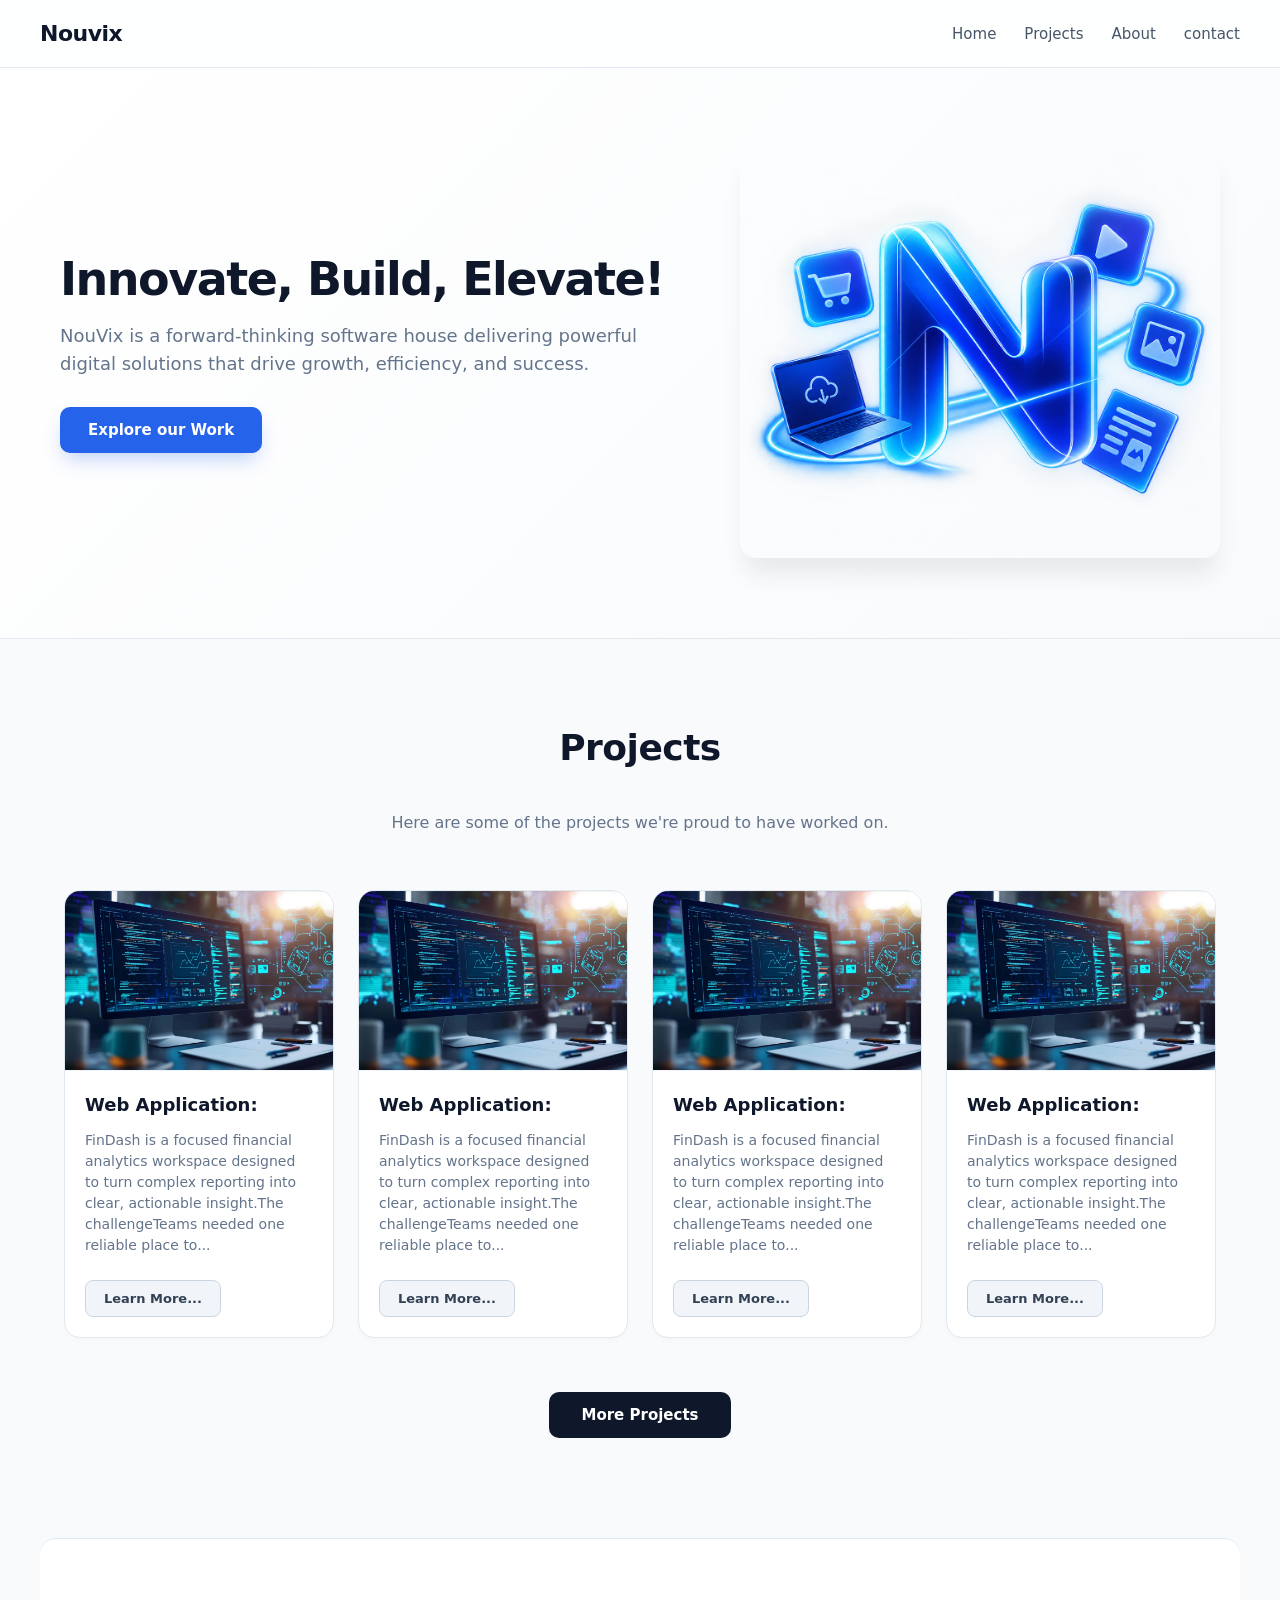
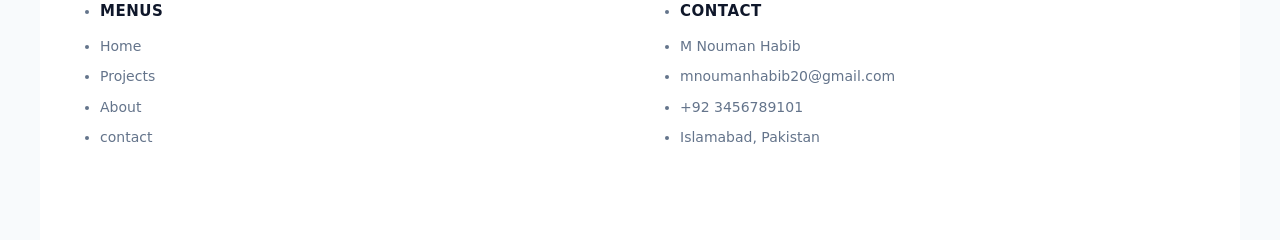
==== index.html @ 813cef8b "Initial commit" ====
<!DOCTYPE html>
<html lang="en">
<head>
    <meta charset="UTF-8">
    <meta name="viewport" content="width=device-width, initial-scale=1.0">
    <title>Home</title>
    <link rel="stylesheet" href="styles.css">
</head>
<body>
    <header>
        <a href="index.html">Nouvix</a>
        <a href="index.html">Home</a>
        <a href="projects.html">Projects</a>
        <a href="about.html">About</a>
        <a href="contact.html">contact</a>
    </header>
    <main>
        <section class="hero-section">
    <div class="hero-content">
        <h2>Innovate, Build, Elevate!</h2>
        <p>NouVix is a forward-thinking software house delivering powerful digital solutions that drive growth, efficiency, and success.</p>
        <button>Explore our Work</button>
    </div>
    <img src="logo.png" alt="Logo">
</section>
        <section class = "Projects-Section">
            <h2>Projects</h2>
            <p>Here are some of the projects we're proud to have worked on.</p>
            <section class="project1">
                <img src="wb.jpg" alt="Web Application">
                <h5>Web Application:</h5>
                <p>FinDash is a focused financial analytics workspace designed to turn complex reporting into clear, actionable insight.The challengeTeams needed one reliable place to...</p>
                <button>Learn More...</button>
            </section>
            <section class="project2">
                <img src="wb.jpg" alt="Web Application">
                <h5>Web Application:</h5>
                <p>FinDash is a focused financial analytics workspace designed to turn complex reporting into clear, actionable insight.The challengeTeams needed one reliable place to...</p>
                <button>Learn More...</button>
            </section>
            <section class="project3">
                <img src="wb.jpg" alt="Web Application">
                <h5>Web Application:</h5>
                <p>FinDash is a focused financial analytics workspace designed to turn complex reporting into clear, actionable insight.The challengeTeams needed one reliable place to...</p>
                <button>Learn More...</button>
            </section>
            <section class="project5">
                <img src="wb.jpg" alt="Web Application">
                <h5>Web Application:</h5>
                <p>FinDash is a focused financial analytics workspace designed to turn complex reporting into clear, actionable insight.The challengeTeams needed one reliable place to...</p>
                <button>Learn More...</button>
            </section>
            <form action="projects.html">
                <button type="submit" class="my-button">More Projects</button>
            </form>
        </section>
    </main>
    <footer>
        <ul>
        <li><h5>Menus</h5></li>    
        <li><a href="index.html">Home</a></li>
        <li><a href="projects.html">Projects</a></li>
        <li><a href="about.html">About</a></li>
        <li><a href="contact.html">contact</a></li>
        </ul>
        <ul>
            <li><h5>Contact</h5></li> 
        <li>M Nouman Habib</li>
        <li>mnoumanhabib20@gmail.com</li>
        <li>+92 3456789101</li>
        <li>Islamabad, Pakistan</li>
        </ul>
    </footer>
</body>
</html>
---- styles.css ----
/* =================================================================
   Global Resets & Modern Typography
   ================================================================= */
* {
  margin: 0;
  padding: 0;
  box-sizing: border-box;
  font-family: 'Inter', system-ui, -apple-system, sans-serif;
}

body {
  background-color: #f8fafc;
  color: #0f172a;
  line-height: 1.6;
  overflow-x: hidden;
}

/* =================================================================
   1. Navigation Bar (Sticky & Glassmorphism)
   ================================================================= */
header {
  position: sticky;
  top: 0;
  z-index: 1000;
  background: rgba(255, 255, 255, 0.85);
  backdrop-filter: blur(12px);
  border-bottom: 1px solid #e2e8f0;
  padding: 16px 40px;
  display: flex;
  align-items: center;
  gap: 28px;
}

header a {
  text-decoration: none;
  color: #475569;
  font-weight: 500;
  font-size: 15px;
  transition: color 0.2s ease;
}

header a:first-child {
  font-size: 22px;
  font-weight: 800;
  color: #0f172a;
  letter-spacing: -0.5px;
  margin-right: auto;
}

header a:hover {
  color: #2563eb;
}

/* =================================================================
   2. Hero Section (Left: Stacked Text/Button, Right: Image)
   ================================================================= */
.hero-section {
  background: linear-gradient(135deg, #ffffff 0%, #f8fafc 100%);
  padding: 80px 60px;
  border-bottom: 1px solid #e2e8f0;
  display: flex;
  align-items: center;
  justify-content: space-between;
  gap: 60px;
  max-width: 1300px;
  margin: 0 auto;
}

/* Stacked container for heading, paragraph, and button on the left */
.hero-content {
  flex: 1;
  display: flex;
  flex-direction: column;
  align-items: flex-start;
  text-align: left;
}

.hero-section h2 {
  font-size: 46px;
  font-weight: 800;
  color: #0f172a;
  letter-spacing: -1.5px;
  margin-bottom: 16px;
  line-height: 1.15;
}

.hero-section p {
  font-size: 18px;
  color: #64748b;
  margin-bottom: 28px;
  line-height: 1.6;
}

.hero-section button {
  background: #2563eb;
  color: white;
  border: none;
  padding: 14px 28px;
  font-size: 15px;
  font-weight: 600;
  border-radius: 10px;
  cursor: pointer;
  box-shadow: 0 10px 20px -5px rgba(37, 99, 235, 0.3);
  transition: all 0.25s ease;
}

.hero-section button:hover {
  background: #1d4ed8;
  transform: translateY(-2px);
  box-shadow: 0 14px 24px -5px rgba(37, 99, 235, 0.4);
}

/* Right side image container */
.hero-section img {
  flex: 1;
  max-width: 480px;
  width: 100%;
  height: auto;
  border-radius: 16px;
  box-shadow: 0 20px 25px -5px rgba(0, 0, 0, 0.08);
}

/* =================================================================
   3. Projects Section (Card Grid Layout)
   ================================================================= */
.Projects-Section {
  max-width: 1200px;
  margin: 80px auto;
  padding: 0 24px;
  display: grid;
  grid-template-columns: repeat(auto-fit, minmax(260px, 1fr));
  gap: 24px;
}

.Projects-Section > h2,
.Projects-Section > p:first-of-type,
.Projects-Section > form {
  grid-column: 1 / -1;
}

.Projects-Section > h2 {
  font-size: 36px;
  font-weight: 800;
  color: #0f172a;
  text-align: center;
  letter-spacing: -0.5px;
  margin-bottom: 10px;
}

.Projects-Section > p {
  text-align: center;
  color: #64748b;
  font-size: 16px;
  margin-bottom: 30px;
}

.Projects-Section > section {
  background: #ffffff;
  border: 1px solid #e2e8f0;
  border-radius: 16px;
  overflow: hidden;
  display: flex;
  flex-direction: column;
  box-shadow: 0 4px 6px -1px rgba(0, 0, 0, 0.02);
  transition: all 0.3s ease;
}

.Projects-Section > section:hover {
  transform: translateY(-5px);
  box-shadow: 0 20px 25px -5px rgba(0, 0, 0, 0.08);
  border-color: #cbd5e1;
}

.Projects-Section > section img {
  width: 100%;
  height: 180px;
  object-fit: cover;
  border-bottom: 1px solid #f1f5f9;
}

.Projects-Section > section h5,
.Projects-Section > section p,
.Projects-Section > section button {
  margin: 0 20px;
}

.Projects-Section > section h5 {
  font-size: 18px;
  font-weight: 700;
  color: #0f172a;
  margin-top: 20px;
  margin-bottom: 10px;
}

.Projects-Section > section p {
  font-size: 14px;
  color: #64748b;
  margin-bottom: 24px;
  line-height: 1.5;
  flex-grow: 1;
  text-align: left;
}

.Projects-Section > section button {
  background: #f1f5f9;
  color: #334155;
  border: 1px solid #cbd5e1;
  padding: 10px 18px;
  font-size: 13px;
  font-weight: 600;
  border-radius: 8px;
  cursor: pointer;
  transition: all 0.2s ease;
  margin-bottom: 20px;
  align-self: flex-start;
}

.Projects-Section > section button:hover {
  background: #2563eb;
  color: #ffffff;
  border-color: #2563eb;
}

.Projects-Section > form {
  text-align: center;
  margin-top: 30px;
}

.Projects-Section .my-button {
  background: #0f172a;
  color: white;
  border: none;
  padding: 14px 32px;
  font-size: 15px;
  font-weight: 600;
  border-radius: 10px;
  cursor: pointer;
  transition: background 0.2s ease;
}

.Projects-Section .my-button:hover {
  background: #334155;
}

/* =================================================================
   4. Standalone Pages (About & Contact Clean Formatting)
   ================================================================= */
body > h2 {
  max-width: 900px;
  margin: 60px auto 20px auto;
  padding: 0 24px;
  font-size: 36px;
  font-weight: 800;
  color: #0f172a;
  letter-spacing: -0.5px;
}

body > p {
  max-width: 900px;
  margin: 0 auto 16px auto;
  padding: 0 24px;
  font-size: 16px;
  color: #475569;
}

/* =================================================================
   5. Footer Styling (Fixed Columns with Headings Stacked Above Lists)
   ================================================================= */
footer {
  background: #ffffff;
  border-top: 1px solid #e2e8f0;
  padding: 60px 40px;
  margin-top: 100px;
  max-width: 1200px;
  margin-left: auto;
  margin-right: auto;
  border-radius: 16px 16px 0 0;
  display: grid;
  grid-template-columns: repeat(auto-fit, minmax(240px, 1fr));
  gap: 40px;
}

footer h5 {
  font-size: 15px;
  font-weight: 700;
  color: #0f172a;
  margin-bottom: 12px;
  text-transform: uppercase;
  letter-spacing: 0.5px;
}

footer ul {
  list-style: disc;
  padding-left: 20px;
  margin-bottom: 24px;
}

footer ul li {
  font-size: 14px;
  color: #64748b;
  margin-bottom: 8px;
}

footer ul li a {
  color: #64748b;
  text-decoration: none;
  transition: color 0.2s ease;
}

footer ul li a:hover {
  color: #2563eb;
}

/* If any direct paragraphs are used in footer */
footer p {
  font-size: 14px;
  color: #64748b;
  margin-bottom: 6px;
}

/* =================================================================
   Responsive Mobile View Adjustments
   ================================================================= */
@media (max-width: 900px) {
  .hero-section {
    flex-direction: column;
    text-align: center;
    padding: 50px 20px;
  }
  
  .hero-content {
    align-items: center;
    text-align: center;
  }
  
  .Projects-Section {
    grid-template-columns: 1fr;
  }
}
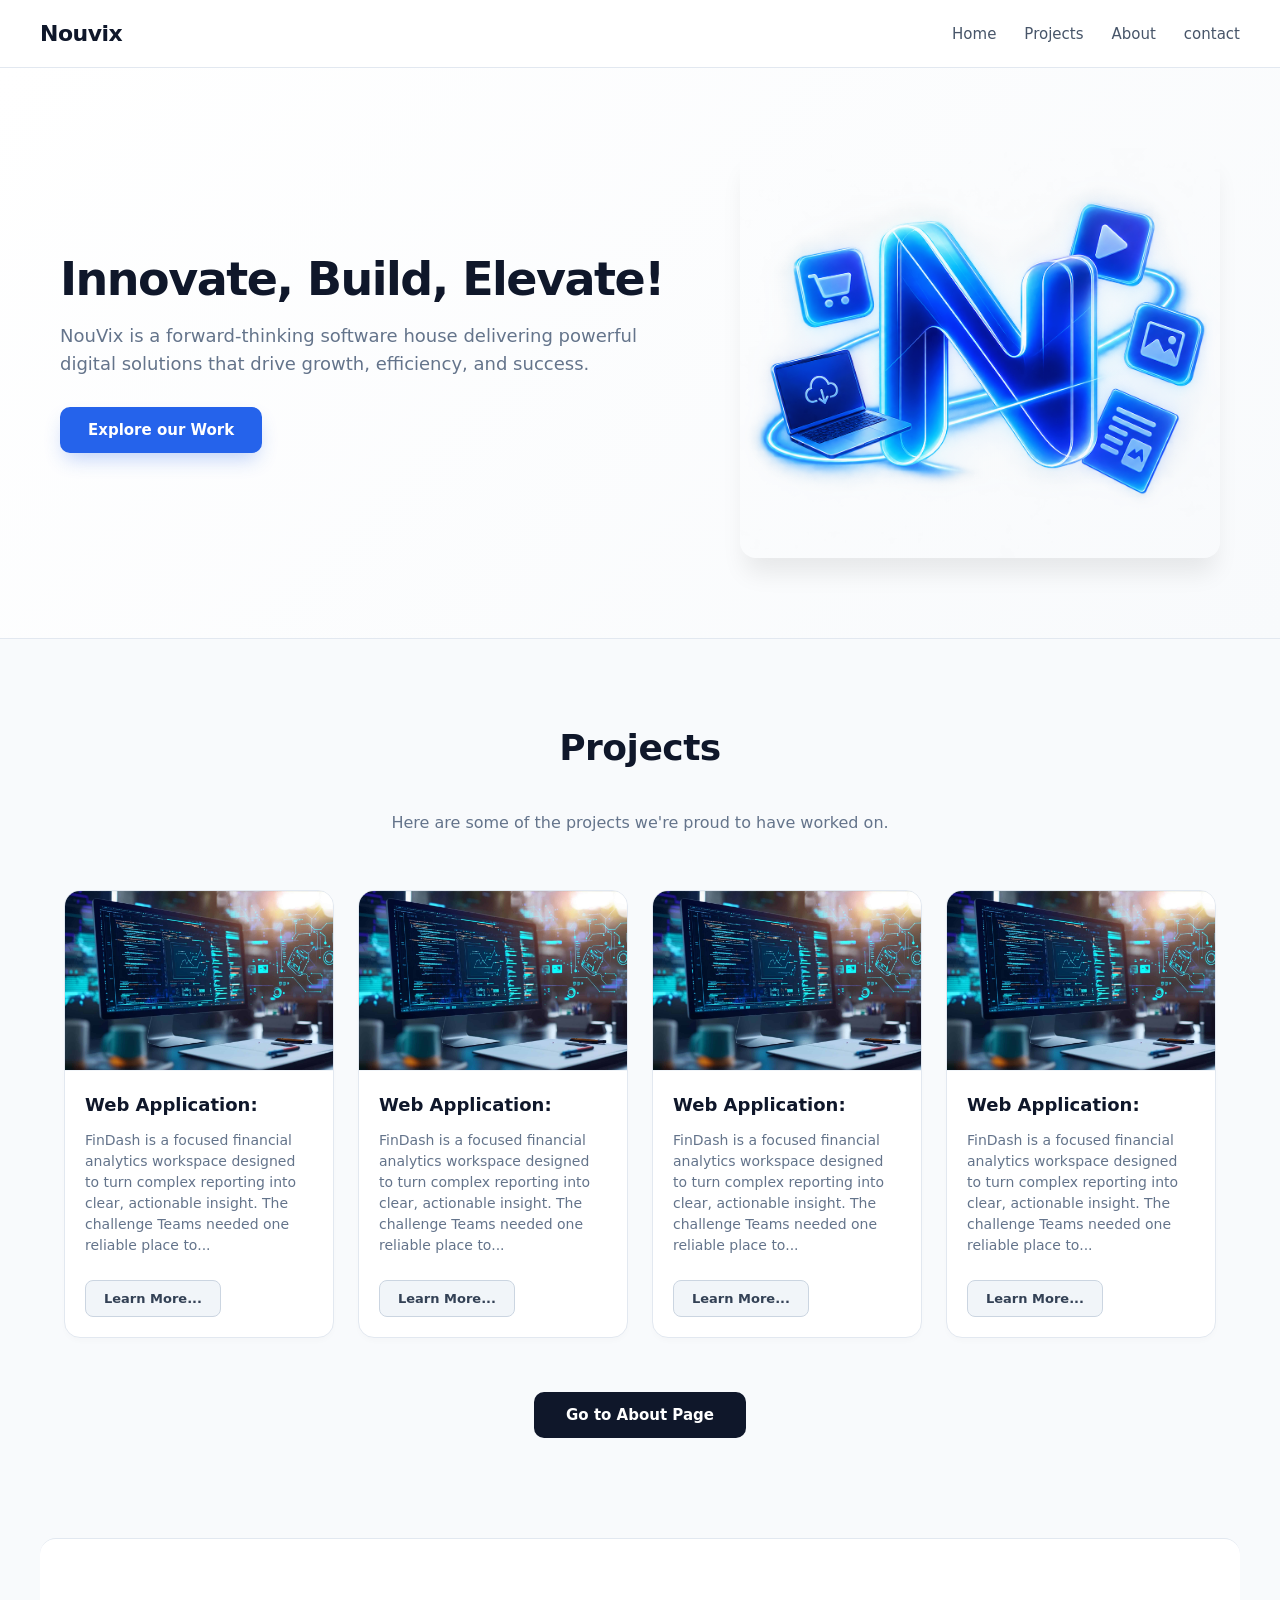
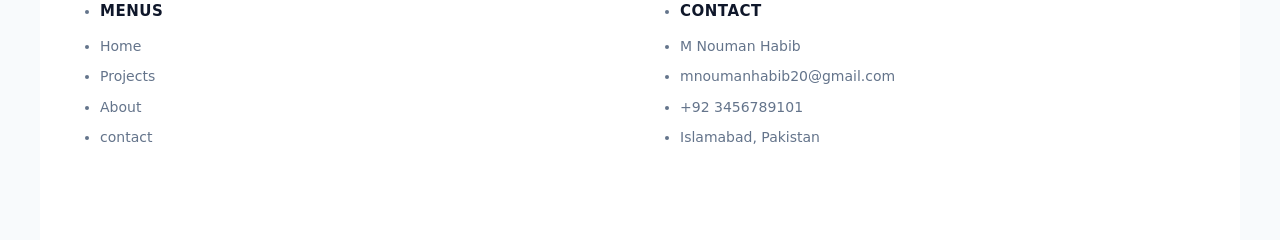
==== commit 8b386d89: "Header Fixing and CSS Application on all pages" ====
--- a/index.html
+++ b/index.html
@@ -4,72 +4,101 @@
     <meta charset="UTF-8">
     <meta name="viewport" content="width=device-width, initial-scale=1.0">
     <title>Home</title>
-    <link rel="stylesheet" href="styles.css">
+    <link rel="stylesheet" href="style.css">
 </head>
 <body>
     <header>
         <a href="index.html">Nouvix</a>
-        <a href="index.html">Home</a>
-        <a href="projects.html">Projects</a>
-        <a href="about.html">About</a>
-        <a href="contact.html">contact</a>
+        
+        <!-- Mobile Hamburger Menu Button -->
+        <button class="menu-toggle" onclick="toggleMenu()">☰</button>
+        
+        <!-- Navigation Links -->
+        <nav class="nav-menu" id="navMenu">
+            <a href="index.html">Home</a>
+            <a href="projects.html">Projects</a>
+            <a href="about.html">About</a>
+            <a href="contact.html">contact</a>
+        </nav>
     </header>
+
     <main>
+        <!-- Hero Section with Left Content & Right Image -->
         <section class="hero-section">
-    <div class="hero-content">
-        <h2>Innovate, Build, Elevate!</h2>
-        <p>NouVix is a forward-thinking software house delivering powerful digital solutions that drive growth, efficiency, and success.</p>
-        <button>Explore our Work</button>
-    </div>
-    <img src="logo.png" alt="Logo">
-</section>
-        <section class = "Projects-Section">
+            <div class="hero-content">
+                <h2>Innovate, Build, Elevate!</h2>
+                <p>NouVix is a forward-thinking software house delivering powerful digital solutions that drive growth, efficiency, and success.</p>
+                <button>Explore our Work</button>
+            </div>
+            <img src="logo.png" alt="Logo">
+        </section>
+
+        <!-- Projects Section -->
+        <section class="Projects-Section">
             <h2>Projects</h2>
             <p>Here are some of the projects we're proud to have worked on.</p>
+            
             <section class="project1">
                 <img src="wb.jpg" alt="Web Application">
                 <h5>Web Application:</h5>
-                <p>FinDash is a focused financial analytics workspace designed to turn complex reporting into clear, actionable insight.The challengeTeams needed one reliable place to...</p>
+                <p>FinDash is a focused financial analytics workspace designed to turn complex reporting into clear, actionable insight. The challenge Teams needed one reliable place to...</p>
                 <button>Learn More...</button>
             </section>
+            
             <section class="project2">
                 <img src="wb.jpg" alt="Web Application">
                 <h5>Web Application:</h5>
-                <p>FinDash is a focused financial analytics workspace designed to turn complex reporting into clear, actionable insight.The challengeTeams needed one reliable place to...</p>
+                <p>FinDash is a focused financial analytics workspace designed to turn complex reporting into clear, actionable insight. The challenge Teams needed one reliable place to...</p>
                 <button>Learn More...</button>
             </section>
+            
             <section class="project3">
                 <img src="wb.jpg" alt="Web Application">
                 <h5>Web Application:</h5>
-                <p>FinDash is a focused financial analytics workspace designed to turn complex reporting into clear, actionable insight.The challengeTeams needed one reliable place to...</p>
+                <p>FinDash is a focused financial analytics workspace designed to turn complex reporting into clear, actionable insight. The challenge Teams needed one reliable place to...</p>
                 <button>Learn More...</button>
             </section>
+            
             <section class="project5">
                 <img src="wb.jpg" alt="Web Application">
                 <h5>Web Application:</h5>
-                <p>FinDash is a focused financial analytics workspace designed to turn complex reporting into clear, actionable insight.The challengeTeams needed one reliable place to...</p>
+                <p>FinDash is a focused financial analytics workspace designed to turn complex reporting into clear, actionable insight. The challenge Teams needed one reliable place to...</p>
                 <button>Learn More...</button>
             </section>
-            <form action="projects.html">
-                <button type="submit" class="my-button">More Projects</button>
+            
+            <form action="about.html">
+                <button type="submit" class="my-button">Go to About Page</button>
             </form>
         </section>
     </main>
+
+    <!-- Footer Section -->
     <footer>
+        
         <ul>
-        <li><h5>Menus</h5></li>    
-        <li><a href="index.html">Home</a></li>
-        <li><a href="projects.html">Projects</a></li>
-        <li><a href="about.html">About</a></li>
-        <li><a href="contact.html">contact</a></li>
+            <li><h5>Menus</h5></li>
+            <li><a href="index.html">Home</a></li>
+            <li><a href="projects.html">Projects</a></li>
+            <li><a href="about.html">About</a></li>
+            <li><a href="contact.html">contact</a></li>
         </ul>
+
+        
         <ul>
-            <li><h5>Contact</h5></li> 
-        <li>M Nouman Habib</li>
-        <li>mnoumanhabib20@gmail.com</li>
-        <li>+92 3456789101</li>
-        <li>Islamabad, Pakistan</li>
+            <li><h5>Contact</h5></li>
+            <li>M Nouman Habib</li>
+            <li>mnoumanhabib20@gmail.com</li>
+            <li>+92 3456789101</li>
+            <li>Islamabad, Pakistan</li>
         </ul>
     </footer>
+
+    <!-- JavaScript for Mobile Hamburger Menu Toggle -->
+    <script>
+        function toggleMenu() {
+            var menu = document.getElementById("navMenu");
+            menu.classList.toggle("active");
+        }
+    </script>
 </body>
 </html>
--- a/style.css
+++ b/style.css
@@ -0,0 +1,391 @@
+/* =================================================================
+   Global Resets & Modern Typography
+   ================================================================= */
+* {
+  margin: 0;
+  padding: 0;
+  box-sizing: border-box;
+  font-family: 'Inter', system-ui, -apple-system, sans-serif;
+}
+
+body {
+  background-color: #f8fafc;
+  color: #0f172a;
+  line-height: 1.6;
+  overflow-x: hidden;
+}
+
+/* =================================================================
+   1. Universal Header & Hamburger Navigation (All Pages)
+   ================================================================= */
+header {
+  position: sticky;
+  top: 0;
+  z-index: 1000;
+  background: rgba(255, 255, 255, 0.95);
+  backdrop-filter: blur(12px);
+  border-bottom: 1px solid #e2e8f0;
+  padding: 16px 40px;
+  display: flex;
+  align-items: center;
+  justify-content: space-between;
+}
+
+header > a:first-child {
+  font-size: 22px;
+  font-weight: 800;
+  color: #0f172a;
+  letter-spacing: -0.5px;
+  text-decoration: none;
+}
+
+.nav-menu {
+  display: flex;
+  align-items: center;
+  gap: 28px;
+}
+
+.nav-menu a {
+  text-decoration: none;
+  color: #475569;
+  font-weight: 500;
+  font-size: 15px;
+  transition: color 0.2s ease;
+}
+
+.nav-menu a:hover {
+  color: #2563eb;
+}
+
+/* Hide Hamburger Toggle Button on Desktop */
+.menu-toggle {
+  display: none;
+  background: #f1f5f9;
+  border: 1px solid #cbd5e1;
+  font-size: 22px;
+  padding: 6px 12px;
+  border-radius: 8px;
+  cursor: pointer;
+  color: #0f172a;
+  transition: all 0.2s ease;
+}
+
+.menu-toggle:hover {
+  background: #e2e8f0;
+}
+
+/* =================================================================
+   2. Hero Section (Index Page Only)
+   ================================================================= */
+.hero-section {
+  background: linear-gradient(135deg, #ffffff 0%, #f8fafc 100%);
+  padding: 80px 60px;
+  border-bottom: 1px solid #e2e8f0;
+  display: flex;
+  align-items: center;
+  justify-content: space-between;
+  gap: 60px;
+  max-width: 1300px;
+  margin: 0 auto;
+}
+
+.hero-content {
+  flex: 1;
+  display: flex;
+  flex-direction: column;
+  align-items: flex-start;
+  text-align: left;
+}
+
+.hero-section h2 {
+  font-size: 46px;
+  font-weight: 800;
+  color: #0f172a;
+  letter-spacing: -1.5px;
+  margin-bottom: 16px;
+  line-height: 1.15;
+}
+
+.hero-section p {
+  font-size: 18px;
+  color: #64748b;
+  margin-bottom: 28px;
+  line-height: 1.6;
+}
+
+.hero-section button {
+  background: #2563eb;
+  color: white;
+  border: none;
+  padding: 14px 28px;
+  font-size: 15px;
+  font-weight: 600;
+  border-radius: 10px;
+  cursor: pointer;
+  box-shadow: 0 10px 20px -5px rgba(37, 99, 235, 0.3);
+  transition: all 0.25s ease;
+}
+
+.hero-section button:hover {
+  background: #1d4ed8;
+  transform: translateY(-2px);
+  box-shadow: 0 14px 24px -5px rgba(37, 99, 235, 0.4);
+}
+
+.hero-section img {
+  flex: 1;
+  max-width: 480px;
+  width: 100%;
+  height: auto;
+  border-radius: 16px;
+  box-shadow: 0 20px 25px -5px rgba(0, 0, 0, 0.08);
+}
+
+/* =================================================================
+   3. Projects Section (Card Grid Layout for Index & Projects Pages)
+   ================================================================= */
+.Projects-Section {
+  max-width: 1200px;
+  margin: 80px auto;
+  padding: 0 24px;
+  display: grid;
+  grid-template-columns: repeat(auto-fit, minmax(260px, 1fr));
+  gap: 24px;
+}
+
+.Projects-Section > h2,
+.Projects-Section > p:first-of-type,
+.Projects-Section > form {
+  grid-column: 1 / -1;
+}
+
+.Projects-Section > h2 {
+  font-size: 36px;
+  font-weight: 800;
+  color: #0f172a;
+  text-align: center;
+  letter-spacing: -0.5px;
+  margin-bottom: 10px;
+}
+
+.Projects-Section > p {
+  text-align: center;
+  color: #64748b;
+  font-size: 16px;
+  margin-bottom: 30px;
+}
+
+.Projects-Section > section {
+  background: #ffffff;
+  border: 1px solid #e2e8f0;
+  border-radius: 16px;
+  overflow: hidden;
+  display: flex;
+  flex-direction: column;
+  box-shadow: 0 4px 6px -1px rgba(0, 0, 0, 0.02);
+  transition: all 0.3s ease;
+}
+
+.Projects-Section > section:hover {
+  transform: translateY(-5px);
+  box-shadow: 0 20px 25px -5px rgba(0, 0, 0, 0.08);
+  border-color: #cbd5e1;
+}
+
+.Projects-Section > section img {
+  width: 100%;
+  height: 180px;
+  object-fit: cover;
+  border-bottom: 1px solid #f1f5f9;
+}
+
+.Projects-Section > section h5,
+.Projects-Section > section p,
+.Projects-Section > section button {
+  margin: 0 20px;
+}
+
+.Projects-Section > section h5 {
+  font-size: 18px;
+  font-weight: 700;
+  color: #0f172a;
+  margin-top: 20px;
+  margin-bottom: 10px;
+}
+
+.Projects-Section > section p {
+  font-size: 14px;
+  color: #64748b;
+  margin-bottom: 24px;
+  line-height: 1.5;
+  flex-grow: 1;
+  text-align: left;
+}
+
+.Projects-Section > section button {
+  background: #f1f5f9;
+  color: #334155;
+  border: 1px solid #cbd5e1;
+  padding: 10px 18px;
+  font-size: 13px;
+  font-weight: 600;
+  border-radius: 8px;
+  cursor: pointer;
+  transition: all 0.2s ease;
+  margin-bottom: 20px;
+  align-self: flex-start;
+}
+
+.Projects-Section > section button:hover {
+  background: #2563eb;
+  color: #ffffff;
+  border-color: #2563eb;
+}
+
+.Projects-Section > form {
+  text-align: center;
+  margin-top: 30px;
+}
+
+.Projects-Section .my-button {
+  background: #0f172a;
+  color: white;
+  border: none;
+  padding: 14px 32px;
+  font-size: 15px;
+  font-weight: 600;
+  border-radius: 10px;
+  cursor: pointer;
+  transition: background 0.2s ease;
+}
+
+.Projects-Section .my-button:hover {
+  background: #334155;
+}
+
+/* =================================================================
+   4. Standalone Pages (About & Contact Clean Formatting)
+   ================================================================= */
+body > h2 {
+  max-width: 900px;
+  margin: 60px auto 20px auto;
+  padding: 0 24px;
+  font-size: 36px;
+  font-weight: 800;
+  color: #0f172a;
+  letter-spacing: -0.5px;
+}
+
+body > p {
+  max-width: 900px;
+  margin: 0 auto 16px auto;
+  padding: 0 24px;
+  font-size: 16px;
+  color: #475569;
+}
+
+/* Contact specific styling support if multiple paragraphs exist */
+body > p + p {
+  margin-bottom: 10px;
+}
+
+/* =================================================================
+   5. Universal Footer Section (All Pages)
+   ================================================================= */
+footer {
+  background: #ffffff;
+  border-top: 1px solid #e2e8f0;
+  padding: 60px 40px;
+  margin-top: 100px;
+  max-width: 1200px;
+  margin-left: auto;
+  margin-right: auto;
+  border-radius: 16px 16px 0 0;
+  display: grid;
+  grid-template-columns: repeat(auto-fit, minmax(240px, 1fr));
+  gap: 40px;
+}
+
+footer h5 {
+  font-size: 15px;
+  font-weight: 700;
+  color: #0f172a;
+  margin-bottom: 12px;
+  text-transform: uppercase;
+  letter-spacing: 0.5px;
+}
+
+footer ul {
+  list-style: disc;
+  padding-left: 20px;
+  margin-bottom: 24px;
+}
+
+footer ul li {
+  font-size: 14px;
+  color: #64748b;
+  margin-bottom: 8px;
+}
+
+footer ul li a {
+  color: #64748b;
+  text-decoration: none;
+  transition: color 0.2s ease;
+}
+
+footer ul li a:hover {
+  color: #2563eb;
+}
+
+footer p {
+  font-size: 14px;
+  color: #64748b;
+  margin-bottom: 6px;
+}
+
+/* =================================================================
+   Responsive Mobile Adjustments (Hamburger Menu & Breakpoints)
+   ================================================================= */
+@media (max-width: 900px) {
+  .hero-section {
+    flex-direction: column;
+    text-align: center;
+    padding: 50px 20px;
+  }
+  
+  .hero-content {
+    align-items: center;
+    text-align: center;
+  }
+  
+  .Projects-Section {
+    grid-template-columns: 1fr;
+  }
+}
+
+@media (max-width: 768px) {
+  header {
+    padding: 14px 20px;
+    flex-wrap: wrap;
+  }
+
+  .menu-toggle {
+    display: block; /* Show hamburger button on mobile screens */
+  }
+
+  .nav-menu {
+    display: none; /* Hide navigation links by default on mobile */
+    width: 100%;
+    flex-direction: column;
+    align-items: center;
+    gap: 16px;
+    padding: 20px 0 10px 0;
+    border-top: 1px solid #f1f5f9;
+    margin-top: 12px;
+  }
+
+  /* Display menu items when JS toggle activates the 'active' class */
+  .nav-menu.active {
+    display: flex;
+  }
+}
